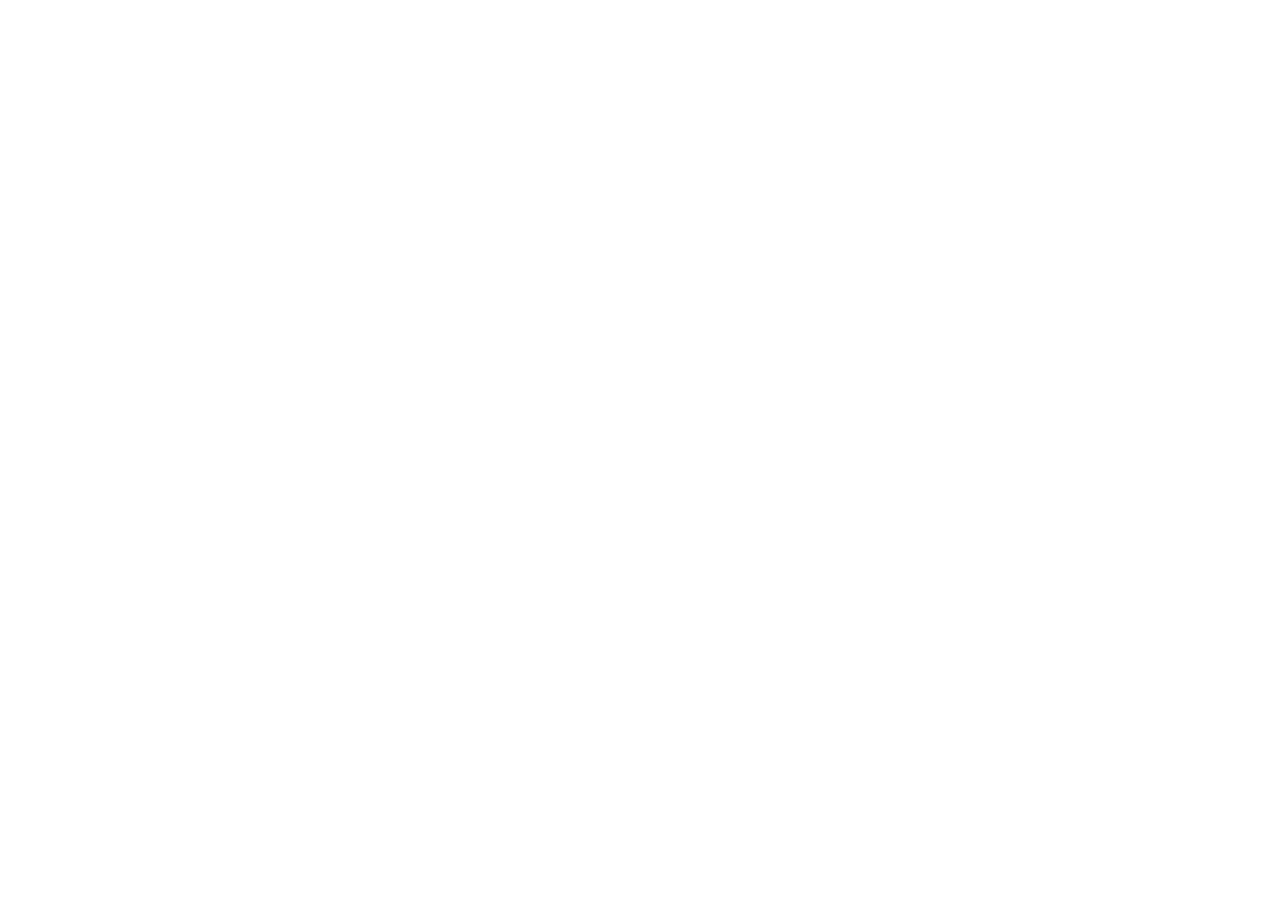
==== index.html @ 8dac8909 "first commit" ====
<!DOCTYPE html>
<html lang="fr">
<head>
    <meta charset="UTF-8">
    <meta name="viewport" content="width=device-width, initial-scale=1.0">
    <title>Kouman Marie Emmanuela-Portfolio Officiel</title>
</head>
<body>
    
</body>
</html>
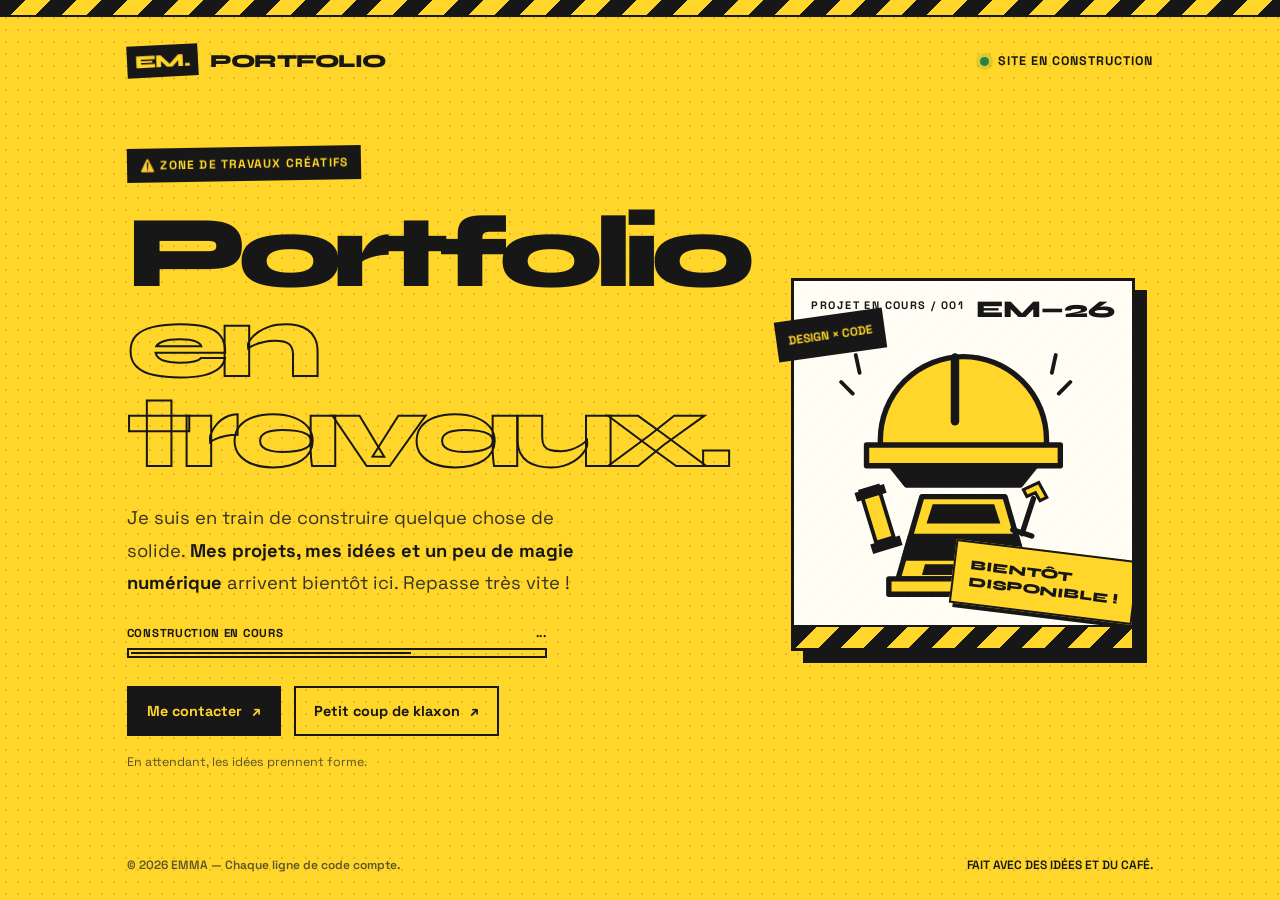
==== commit 146d71ec: "Mise à jour de la page d'accueil avec un nouveau design et des sections interactives pour le portfol" ====
--- a/index.html
+++ b/index.html
@@ -1,11 +1,133 @@
 <!DOCTYPE html>
 <html lang="fr">
 <head>
-    <meta charset="UTF-8">
-    <meta name="viewport" content="width=device-width, initial-scale=1.0">
-    <title>Kouman Marie Emmanuela-Portfolio Officiel</title>
+  <meta charset="UTF-8" />
+  <meta name="viewport" content="width=device-width, initial-scale=1.0" />
+  <meta name="theme-color" content="#ffd629" />
+  <title>Portfolio en travaux — Emma</title>
+  <link rel="preconnect" href="https://fonts.googleapis.com">
+  <link rel="preconnect" href="https://fonts.gstatic.com" crossorigin>
+  <link href="https://fonts.googleapis.com/css2?family=Space+Grotesk:wght@400;500;600;700&family=Syne:wght@600;700;800&display=swap" rel="stylesheet">
+  <style>
+    :root{--yellow:#ffd629;--black:#171717;--paper:#fffdf4;--muted:#6b675b}
+    *{box-sizing:border-box}
+    html{scroll-behavior:smooth}
+    body{margin:0;min-height:100vh;background:var(--yellow);color:var(--black);font-family:'Space Grotesk',sans-serif;overflow-x:hidden}
+    body::before{content:"";position:fixed;inset:0;pointer-events:none;opacity:.13;background-image:radial-gradient(#171717 .8px,transparent .8px);background-size:12px 12px;z-index:-1}
+    .tape{height:17px;background:repeating-linear-gradient(135deg,var(--black) 0 18px,var(--yellow) 18px 36px);border-bottom:2px solid var(--black)}
+    header{max-width:1180px;margin:auto;padding:28px 6%;display:flex;justify-content:space-between;align-items:center;gap:16px}
+    .brand{font-family:'Syne',sans-serif;font-weight:800;font-size:1.15rem;letter-spacing:-.04em}
+    .brand span{display:inline-block;background:var(--black);color:var(--yellow);padding:5px 8px;margin-right:7px;transform:rotate(-3deg)}
+    .status{display:flex;align-items:center;gap:9px;font-size:.78rem;font-weight:700;text-transform:uppercase;letter-spacing:.08em}
+    .dot{width:9px;height:9px;background:#24834a;border-radius:50%;box-shadow:0 0 0 4px #24834a22;animation:pulse 1.7s infinite}
+    main{max-width:1180px;margin:0 auto;padding:42px 6% 75px;display:grid;grid-template-columns:1.05fr .95fr;align-items:center;gap:45px;min-height:calc(100vh - 150px)}
+    .eyebrow{display:inline-flex;align-items:center;gap:9px;background:var(--black);color:var(--yellow);padding:9px 13px;font-size:.75rem;font-weight:700;text-transform:uppercase;letter-spacing:.1em;transform:rotate(-1deg)}
+    h1{font-family:'Syne',sans-serif;font-size:clamp(3.5rem,8vw,7.5rem);line-height:.88;letter-spacing:-.085em;margin:27px 0 24px;font-weight:800}
+    h1 .outline{color:transparent;-webkit-text-stroke:2px var(--black)}
+    .description{font-size:clamp(1rem,1.5vw,1.15rem);line-height:1.75;max-width:460px;color:#373326}
+    .description strong{color:var(--black)}
+    .actions{display:flex;align-items:center;gap:13px;flex-wrap:wrap;margin-top:28px}
+    .btn{display:inline-flex;align-items:center;justify-content:center;gap:10px;padding:14px 18px;border:2px solid var(--black);background:var(--black);color:var(--yellow);font:700 .9rem 'Space Grotesk',sans-serif;text-decoration:none;cursor:pointer;transition:transform .2s,box-shadow .2s}
+    .btn:hover{transform:translate(-3px,-3px);box-shadow:5px 5px 0 var(--black)}
+    .btn.secondary{background:transparent;color:var(--black)}
+    .fineprint{margin-top:18px;color:#5d542e;font-size:.78rem}
+    .scene{position:relative;min-height:440px;display:grid;place-items:center}
+    .scene-card{position:relative;width:min(100%,440px);aspect-ratio: .92;background:var(--paper);border:3px solid var(--black);box-shadow:12px 12px 0 var(--black);overflow:hidden;display:flex;align-items:center;justify-content:center}
+    .scene-card::before{content:"";position:absolute;inset:0;background:linear-gradient(135deg,transparent 49.5%,#1717170b 50%,transparent 50.5%);background-size:24px 24px}
+    .corner{position:absolute;top:17px;left:17px;font-size:.68rem;font-weight:700;letter-spacing:.13em;text-transform:uppercase;z-index:2}
+    .number{position:absolute;right:17px;top:14px;font-family:'Syne',sans-serif;font-size:1.5rem;font-weight:800;z-index:2}
+    .construction{width:82%;max-width:340px;position:relative;z-index:1;animation:float 4s ease-in-out infinite}
+    .beam{position:absolute;bottom:0;left:0;right:0;height:23px;background:repeating-linear-gradient(135deg,var(--black) 0 16px,var(--yellow) 16px 32px);border-top:2px solid var(--black)}
+    .sticker{position:absolute;right:-4px;bottom:34px;background:var(--yellow);border:2px solid var(--black);padding:13px 15px;font-family:'Syne',sans-serif;font-size:.85rem;font-weight:800;transform:rotate(7deg);box-shadow:4px 4px 0 var(--black);z-index:3}
+    .floating-tag{position:absolute;left:-15px;top:70px;padding:12px;background:var(--black);color:var(--yellow);font-weight:700;font-size:.75rem;transform:rotate(-8deg);z-index:4}
+    .progress-wrap{margin-top:27px;max-width:420px}
+    .progress-label{display:flex;justify-content:space-between;font-size:.72rem;font-weight:700;text-transform:uppercase;letter-spacing:.06em;margin-bottom:8px}
+    .progress{height:10px;border:2px solid var(--black);padding:2px}
+    .progress-fill{height:100%;width:68%;background:var(--black);animation:progress 2.4s ease-in-out infinite alternate}
+    footer{max-width:1180px;margin:auto;padding:0 6% 25px;display:flex;justify-content:space-between;gap:15px;flex-wrap:wrap;font-size:.75rem;font-weight:600;color:#5d542e}
+    .footer-mark{color:var(--black)}
+    @keyframes pulse{50%{opacity:.45;box-shadow:0 0 0 7px #24834a12}}
+    @keyframes float{0%,100%{transform:translateY(0) rotate(-1deg)}50%{transform:translateY(-9px) rotate(1deg)}}
+    @keyframes progress{from{width:58%}to{width:73%}}
+    @media(max-width:800px){main{grid-template-columns:1fr;gap:38px;padding-top:28px;min-height:auto}.copy{padding-top:15px}.scene{min-height:360px}.scene-card{max-width:370px}.floating-tag{left:0}h1{font-size:clamp(3.8rem,15vw,6.3rem)}footer{padding-top:15px}}
+    @media(max-width:430px){header{padding-top:22px}.status{font-size:.65rem}.scene{min-height:300px}.scene-card{width:90%;box-shadow:8px 8px 0 var(--black)}.sticker{right:-1px;font-size:.72rem}.description{font-size:.98rem}.btn{width:100%}.actions{align-items:stretch}}
+    @media(prefers-reduced-motion:reduce){*,*::before,*::after{animation:none!important;scroll-behavior:auto!important;transition:none!important}}
+  </style>
 </head>
 <body>
-    
+  <div class="tape" aria-hidden="true"></div>
+  <header>
+    <div class="brand"><span>EM.</span> PORTFOLIO</div>
+    <div class="status"><span class="dot"></span> Site en construction</div>
+  </header>
+
+  <main>
+    <section class="copy">
+      <div class="eyebrow">⚠️ Zone de travaux créatifs</div>
+      <h1>Portfolio<br><span class="outline">en travaux.</span></h1>
+      <p class="description">Je suis en train de construire quelque chose de solide. <strong>Mes projets, mes idées et un peu de magie numérique</strong> arrivent bientôt ici. Repasse très vite !</p>
+      <div class="progress-wrap" aria-label="Avancement décoratif du chantier">
+        <div class="progress-label"><span>Construction en cours</span><span>...</span></div>
+        <div class="progress"><div class="progress-fill"></div></div>
+      </div>
+      <div class="actions">
+        <a class="btn" href="mailto:hello@example.com" id="contactBtn">Me contacter <span aria-hidden="true">↗</span></a>
+        <button class="btn secondary" id="surpriseBtn" type="button">Petit coup de klaxon <span aria-hidden="true">↗</span></button>
+      </div>
+      <p class="fineprint" id="message" aria-live="polite">En attendant, les idées prennent forme.</p>
+    </section>
+
+    <section class="scene" aria-label="Illustration de chantier">
+      <div class="floating-tag">DESIGN × CODE</div>
+      <div class="scene-card">
+        <div class="corner">Projet en cours / 001</div>
+        <div class="number">EM—26</div>
+        <svg class="construction" viewBox="0 0 360 370" role="img" aria-labelledby="svgTitle svgDesc" xmlns="http://www.w3.org/2000/svg">
+          <title id="svgTitle">Casque de chantier et outils</title><desc id="svgDesc">Illustration graphique jaune et noire représentant un casque de chantier au-dessus d'un cône de signalisation.</desc>
+          <g stroke="#171717" stroke-width="7" stroke-linejoin="round" stroke-linecap="round">
+            <path d="M72 153a108 108 0 0 1 216 0v22H72z" fill="#ffd629"/>
+            <path d="M169 46v83" fill="none" stroke-width="11"/>
+            <path d="M54 160h252v27H54z" fill="#ffd629"/>
+            <path d="M86 187h188l-20 25H106z" fill="#171717"/>
+            <path d="M126 227h108l31 107H95z" fill="#ffd629"/>
+            <path d="M111 279h138l8 28H103z" fill="#171717"/>
+            <path d="M83 334h194v20H83z" fill="#ffd629"/>
+          </g>
+          <g fill="#171717"><path d="M140 237h80l8 25h-96z"/><path d="M130 315h100l4 14H126z"/></g>
+          <g stroke="#171717" stroke-width="5" stroke-linecap="round" fill="none"><path d="M36 93l-15-15M45 66l-5-23M304 93l15-15M295 66l5-23"/></g>
+          <g transform="translate(258 218) rotate(18)"><path d="M0 0l16-15 16 15-7 7-9-8-9 8z" fill="#ffd629" stroke="#171717" stroke-width="4"/><path d="M16 7v48" stroke="#171717" stroke-width="7" stroke-linecap="round"/><path d="M3 54h26" stroke="#171717" stroke-width="7" stroke-linecap="round"/></g>
+          <g transform="translate(46 220) rotate(-17)"><path d="M0 0h24v70H0z" fill="#ffd629" stroke="#171717" stroke-width="5"/><path d="M-8 0h40v12H-8z" fill="#171717"/><path d="M-8 70h40v13H-8z" fill="#171717"/></g>
+        </svg>
+        <div class="sticker">BIENTÔT<br>DISPONIBLE !</div>
+        <div class="beam" aria-hidden="true"></div>
+      </div>
+    </section>
+  </main>
+
+  <footer><span>© <span id="year"></span> EMMA — Chaque ligne de code compte.</span><span class="footer-mark">FAIT AVEC DES IDÉES ET DU CAFÉ.</span></footer>
+  <script>
+    const year = document.querySelector('#year');
+    const message = document.querySelector('#message');
+    const surpriseBtn = document.querySelector('#surpriseBtn');
+    const contactBtn = document.querySelector('#contactBtn');
+    year.textContent = new Date().getFullYear();
+
+    // Remplace cette adresse par ton adresse e-mail professionnelle.
+    contactBtn.href = 'mailto:tonadresse@email.com?subject=Contact%20depuis%20ton%20portfolio';
+
+    const messages = [
+      'BIP BIP ! Les travaux avancent, repasse bientôt.',
+      'Un peu de code, beaucoup d’idées : ça prend forme !',
+      'Casque sur la tête, clavier sous les doigts. On construit !',
+      'Le chantier est ouvert. Le résultat arrive bientôt.'
+    ];
+    let messageIndex = 0;
+    surpriseBtn.addEventListener('click', () => {
+      messageIndex = (messageIndex + 1) % messages.length;
+      message.textContent = messages[messageIndex];
+      surpriseBtn.querySelector('span').textContent = '✓';
+      window.setTimeout(() => { surpriseBtn.querySelector('span').textContent = '↗'; }, 650);
+    });
+  </script>
 </body>
-</html>+</html>
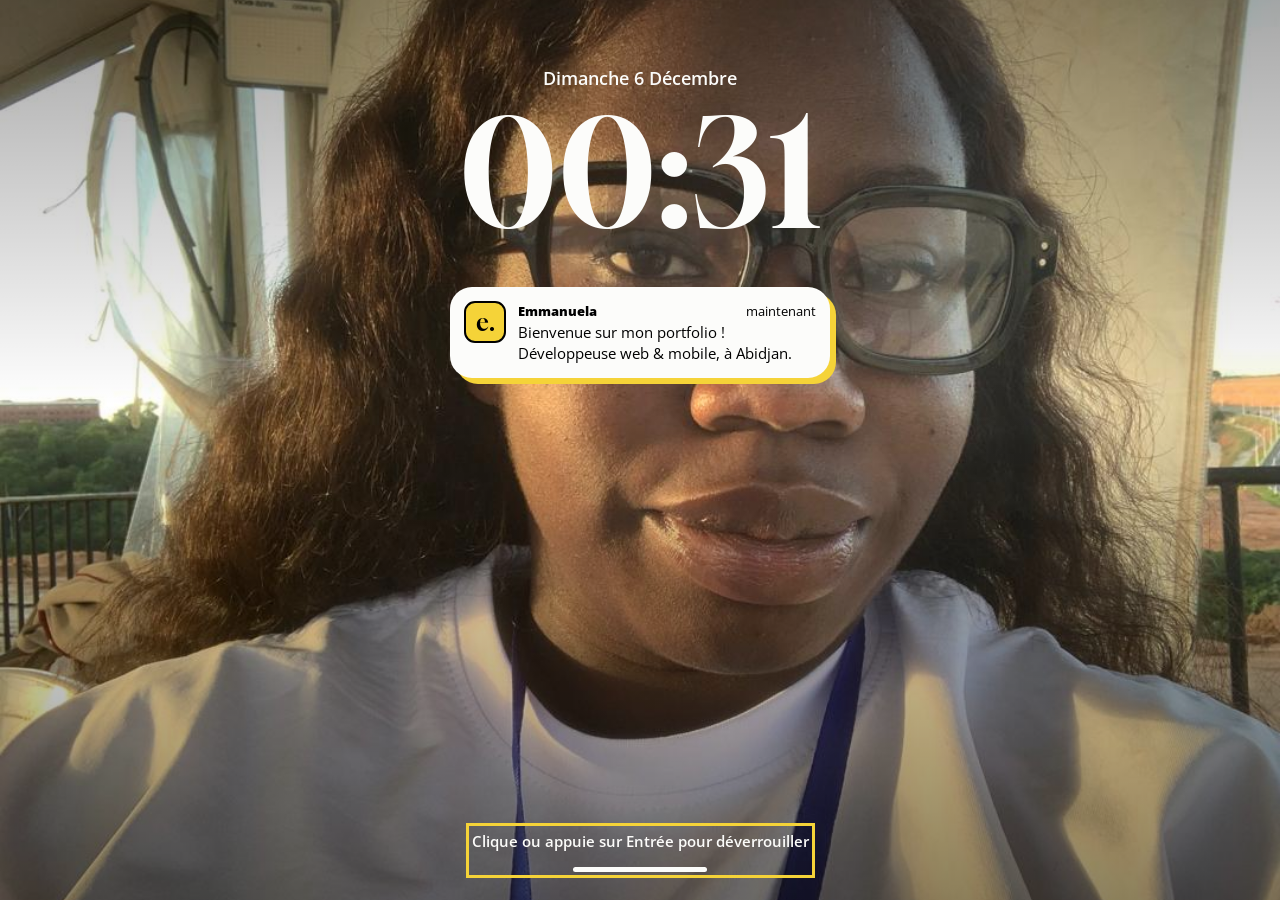
==== commit abf37707: "Add new SVG file for hourglass symbol" ====
--- a/index.html
+++ b/index.html
@@ -1,133 +1,345 @@
 <!DOCTYPE html>
 <html lang="fr">
 <head>
-  <meta charset="UTF-8" />
-  <meta name="viewport" content="width=device-width, initial-scale=1.0" />
-  <meta name="theme-color" content="#ffd629" />
-  <title>Portfolio en travaux — Emma</title>
+  <meta charset="utf-8">
+  <meta name="viewport" content="width=device-width, initial-scale=1, viewport-fit=cover">
+  <title>Emmanuela — Développeuse web &amp; mobile</title>
+  <meta name="description" content="Portfolio d’Emmanuela, développeuse web et mobile basée à Abidjan.">
+  <meta name="theme-color" content="#F5D338">
+  <link rel="icon" href="symbole-sablier.svg" type="image/svg+xml">
   <link rel="preconnect" href="https://fonts.googleapis.com">
   <link rel="preconnect" href="https://fonts.gstatic.com" crossorigin>
-  <link href="https://fonts.googleapis.com/css2?family=Space+Grotesk:wght@400;500;600;700&family=Syne:wght@600;700;800&display=swap" rel="stylesheet">
-  <style>
-    :root{--yellow:#ffd629;--black:#171717;--paper:#fffdf4;--muted:#6b675b}
-    *{box-sizing:border-box}
-    html{scroll-behavior:smooth}
-    body{margin:0;min-height:100vh;background:var(--yellow);color:var(--black);font-family:'Space Grotesk',sans-serif;overflow-x:hidden}
-    body::before{content:"";position:fixed;inset:0;pointer-events:none;opacity:.13;background-image:radial-gradient(#171717 .8px,transparent .8px);background-size:12px 12px;z-index:-1}
-    .tape{height:17px;background:repeating-linear-gradient(135deg,var(--black) 0 18px,var(--yellow) 18px 36px);border-bottom:2px solid var(--black)}
-    header{max-width:1180px;margin:auto;padding:28px 6%;display:flex;justify-content:space-between;align-items:center;gap:16px}
-    .brand{font-family:'Syne',sans-serif;font-weight:800;font-size:1.15rem;letter-spacing:-.04em}
-    .brand span{display:inline-block;background:var(--black);color:var(--yellow);padding:5px 8px;margin-right:7px;transform:rotate(-3deg)}
-    .status{display:flex;align-items:center;gap:9px;font-size:.78rem;font-weight:700;text-transform:uppercase;letter-spacing:.08em}
-    .dot{width:9px;height:9px;background:#24834a;border-radius:50%;box-shadow:0 0 0 4px #24834a22;animation:pulse 1.7s infinite}
-    main{max-width:1180px;margin:0 auto;padding:42px 6% 75px;display:grid;grid-template-columns:1.05fr .95fr;align-items:center;gap:45px;min-height:calc(100vh - 150px)}
-    .eyebrow{display:inline-flex;align-items:center;gap:9px;background:var(--black);color:var(--yellow);padding:9px 13px;font-size:.75rem;font-weight:700;text-transform:uppercase;letter-spacing:.1em;transform:rotate(-1deg)}
-    h1{font-family:'Syne',sans-serif;font-size:clamp(3.5rem,8vw,7.5rem);line-height:.88;letter-spacing:-.085em;margin:27px 0 24px;font-weight:800}
-    h1 .outline{color:transparent;-webkit-text-stroke:2px var(--black)}
-    .description{font-size:clamp(1rem,1.5vw,1.15rem);line-height:1.75;max-width:460px;color:#373326}
-    .description strong{color:var(--black)}
-    .actions{display:flex;align-items:center;gap:13px;flex-wrap:wrap;margin-top:28px}
-    .btn{display:inline-flex;align-items:center;justify-content:center;gap:10px;padding:14px 18px;border:2px solid var(--black);background:var(--black);color:var(--yellow);font:700 .9rem 'Space Grotesk',sans-serif;text-decoration:none;cursor:pointer;transition:transform .2s,box-shadow .2s}
-    .btn:hover{transform:translate(-3px,-3px);box-shadow:5px 5px 0 var(--black)}
-    .btn.secondary{background:transparent;color:var(--black)}
-    .fineprint{margin-top:18px;color:#5d542e;font-size:.78rem}
-    .scene{position:relative;min-height:440px;display:grid;place-items:center}
-    .scene-card{position:relative;width:min(100%,440px);aspect-ratio: .92;background:var(--paper);border:3px solid var(--black);box-shadow:12px 12px 0 var(--black);overflow:hidden;display:flex;align-items:center;justify-content:center}
-    .scene-card::before{content:"";position:absolute;inset:0;background:linear-gradient(135deg,transparent 49.5%,#1717170b 50%,transparent 50.5%);background-size:24px 24px}
-    .corner{position:absolute;top:17px;left:17px;font-size:.68rem;font-weight:700;letter-spacing:.13em;text-transform:uppercase;z-index:2}
-    .number{position:absolute;right:17px;top:14px;font-family:'Syne',sans-serif;font-size:1.5rem;font-weight:800;z-index:2}
-    .construction{width:82%;max-width:340px;position:relative;z-index:1;animation:float 4s ease-in-out infinite}
-    .beam{position:absolute;bottom:0;left:0;right:0;height:23px;background:repeating-linear-gradient(135deg,var(--black) 0 16px,var(--yellow) 16px 32px);border-top:2px solid var(--black)}
-    .sticker{position:absolute;right:-4px;bottom:34px;background:var(--yellow);border:2px solid var(--black);padding:13px 15px;font-family:'Syne',sans-serif;font-size:.85rem;font-weight:800;transform:rotate(7deg);box-shadow:4px 4px 0 var(--black);z-index:3}
-    .floating-tag{position:absolute;left:-15px;top:70px;padding:12px;background:var(--black);color:var(--yellow);font-weight:700;font-size:.75rem;transform:rotate(-8deg);z-index:4}
-    .progress-wrap{margin-top:27px;max-width:420px}
-    .progress-label{display:flex;justify-content:space-between;font-size:.72rem;font-weight:700;text-transform:uppercase;letter-spacing:.06em;margin-bottom:8px}
-    .progress{height:10px;border:2px solid var(--black);padding:2px}
-    .progress-fill{height:100%;width:68%;background:var(--black);animation:progress 2.4s ease-in-out infinite alternate}
-    footer{max-width:1180px;margin:auto;padding:0 6% 25px;display:flex;justify-content:space-between;gap:15px;flex-wrap:wrap;font-size:.75rem;font-weight:600;color:#5d542e}
-    .footer-mark{color:var(--black)}
-    @keyframes pulse{50%{opacity:.45;box-shadow:0 0 0 7px #24834a12}}
-    @keyframes float{0%,100%{transform:translateY(0) rotate(-1deg)}50%{transform:translateY(-9px) rotate(1deg)}}
-    @keyframes progress{from{width:58%}to{width:73%}}
-    @media(max-width:800px){main{grid-template-columns:1fr;gap:38px;padding-top:28px;min-height:auto}.copy{padding-top:15px}.scene{min-height:360px}.scene-card{max-width:370px}.floating-tag{left:0}h1{font-size:clamp(3.8rem,15vw,6.3rem)}footer{padding-top:15px}}
-    @media(max-width:430px){header{padding-top:22px}.status{font-size:.65rem}.scene{min-height:300px}.scene-card{width:90%;box-shadow:8px 8px 0 var(--black)}.sticker{right:-1px;font-size:.72rem}.description{font-size:.98rem}.btn{width:100%}.actions{align-items:stretch}}
-    @media(prefers-reduced-motion:reduce){*,*::before,*::after{animation:none!important;scroll-behavior:auto!important;transition:none!important}}
-  </style>
+  <link href="https://fonts.googleapis.com/css2?family=Gloock&family=Open+Sans:wght@400;600;700;800&display=swap" rel="stylesheet">
+  <link rel="stylesheet" href="styles.css">
 </head>
 <body>
-  <div class="tape" aria-hidden="true"></div>
-  <header>
-    <div class="brand"><span>EM.</span> PORTFOLIO</div>
-    <div class="status"><span class="dot"></span> Site en construction</div>
-  </header>
-
-  <main>
-    <section class="copy">
-      <div class="eyebrow">⚠️ Zone de travaux créatifs</div>
-      <h1>Portfolio<br><span class="outline">en travaux.</span></h1>
-      <p class="description">Je suis en train de construire quelque chose de solide. <strong>Mes projets, mes idées et un peu de magie numérique</strong> arrivent bientôt ici. Repasse très vite !</p>
-      <div class="progress-wrap" aria-label="Avancement décoratif du chantier">
-        <div class="progress-label"><span>Construction en cours</span><span>...</span></div>
-        <div class="progress"><div class="progress-fill"></div></div>
+
+  <!-- ===== Symboles réutilisables ===== -->
+  <svg width="0" height="0" style="position:absolute" aria-hidden="true" focusable="false">
+    <symbol id="i-mark" viewBox="0 0 509 1095">
+      <circle cx="254.7" cy="497.2" r="121.3" style="fill: var(--dot)"/>
+      <path d="M210 610 L199 632 L177 664 L145 700 L89 757 L69 779 L43 813 L32 831 L20 856 L11 886 L9 907 L8 908 L8 935 L9 936 L11 958 L15 974 L20 989 L29 1008 L46 1033 L69 1055 L85 1066 L98 1073 L125 1083 L147 1088 L161 1089 L162 1090 L193 1091 L194 1090 L210 1089 L224 1085 L241 1076 L241 964 L227 969 L212 972 L178 973 L149 967 L134 961 L116 950 L93 927 L86 916 L81 905 L75 881 L75 869 L74 868 L75 850 L79 831 L86 812 L96 793 L108 775 L128 750 L182 689 L201 664 L217 638 L227 616 L216 612 L213 612Z M505 635 L504 628 L499 615 L485 590 L465 563 L448 546 L470 523 L485 502 L499 477 L504 464 L505 457 L476 480 L434 505 L393 525 L371 534 L345 543 L331 546 L345 549 L366 556 L402 571 L434 587 L476 612Z M4 457 L8 472 L24 502 L39 523 L61 546 L39 569 L24 590 L10 615 L4 635 L33 612 L57 597 L105 572 L143 556 L148 555 L143 546 L139 534 L103 519 L57 495 L33 480Z M318 4 L317 5 L306 5 L305 6 L295 7 L276 14 L268 19 L268 131 L291 124 L297 124 L305 122 L329 122 L330 123 L344 124 L356 127 L370 132 L384 139 L397 148 L412 163 L423 179 L428 190 L432 203 L433 213 L434 214 L434 225 L435 226 L434 246 L431 261 L426 276 L416 297 L391 333 L326 407 L312 425 L298 446 L289 462 L289 464 L281 480 L274 502 L274 506 L271 516 L270 530 L269 531 L269 563 L270 564 L272 584 L276 600 L279 606 L282 617 L291 636 L300 652 L327 689 L381 750 L401 775 L413 793 L423 812 L430 831 L434 850 L434 862 L435 863 L434 881 L431 896 L424 914 L412 932 L397 947 L386 955 L375 961 L360 967 L331 973 L304 973 L303 972 L297 972 L282 969 L268 964 L268 1076 L285 1085 L299 1089 L315 1090 L316 1091 L331 1091 L332 1090 L355 1089 L381 1084 L411 1073 L439 1056 L463 1033 L480 1008 L489 989 L494 974 L498 958 L500 937 L501 936 L501 907 L500 906 L498 886 L494 870 L491 864 L488 853 L480 836 L464 810 L440 779 L421 758 L350 685 L321 649 L307 627 L300 613 L297 603 L293 595 L287 568 L286 537 L287 536 L287 527 L288 526 L289 515 L298 487 L309 465 L330 434 L350 410 L422 336 L440 316 L457 295 L476 266 L488 242 L494 225 L498 209 L500 189 L501 188 L501 159 L500 158 L498 137 L494 121 L485 97 L472 74 L463 62 L446 45 L422 28 L406 20 L387 13 L362 7 L355 7 L346 5Z M191 4 L163 5 L162 6 L147 7 L122 13 L103 20 L87 28 L63 45 L46 62 L35 77 L25 95 L15 121 L11 137 L9 159 L8 160 L8 187 L9 188 L11 209 L15 225 L29 259 L39 276 L52 295 L77 325 L164 416 L178 403 L178 401 L122 338 L108 320 L96 302 L86 283 L79 264 L75 245 L74 227 L75 226 L75 214 L76 213 L77 203 L81 190 L86 181 L86 179 L97 163 L112 148 L125 139 L139 132 L153 127 L165 124 L179 123 L180 122 L204 122 L205 123 L218 124 L241 131 L241 19 L233 14 L214 7 L204 6 L203 5 L192 5Z" fill="currentColor" fill-rule="evenodd"/>
+    </symbol>
+    <symbol id="i-sparkle" viewBox="0 0 40 40">
+      <path d="M20 0C22 14 26 18 40 20C26 22 22 26 20 40C18 26 14 22 0 20C14 18 18 14 20 0Z" fill="currentColor"/>
+    </symbol>
+    <symbol id="i-notes" viewBox="0 0 24 24">
+      <path d="M5 8h14M5 12h14M5 16h9" fill="none" stroke="#000000" stroke-width="2.2" stroke-linecap="round"/>
+    </symbol>
+    <symbol id="i-sweets" viewBox="0 0 24 24">
+      <circle cx="7" cy="15" r="4.2" fill="#F5D338"/>
+      <circle cx="17" cy="15" r="4.2" fill="#FCFCFA"/>
+      <circle cx="12" cy="7.5" r="4.2" fill="#F5D338"/>
+    </symbol>
+    <symbol id="i-mail" viewBox="0 0 24 24">
+      <rect x="3" y="5" width="18" height="14" rx="2" fill="none" stroke="#000000" stroke-width="2"/>
+      <path d="M3 7l9 6 9-6" fill="none" stroke="#000000" stroke-width="2"/>
+    </symbol>
+    <symbol id="i-x" viewBox="0 0 10 10"><path d="M2 2l6 6M8 2L2 8" stroke="currentColor" stroke-width="1.6" stroke-linecap="round"/></symbol>
+    <symbol id="i-min" viewBox="0 0 10 10"><path d="M2 5h6" stroke="currentColor" stroke-width="1.6" stroke-linecap="round"/></symbol>
+    <symbol id="i-max" viewBox="0 0 10 10"><path d="M2.5 2.5h5v5h-5z" fill="none" stroke="currentColor" stroke-width="1.4"/></symbol>
+  </svg>
+
+  <!-- ===================== ÉCRAN DE VERROUILLAGE ===================== -->
+  <div class="lock" id="lock" role="dialog" aria-modal="true" aria-label="Écran de verrouillage">
+    <svg class="lock__mark" aria-hidden="true"><use href="#i-mark"/></svg>
+    <p class="lock__date" data-date></p>
+    <p class="lock__time" data-time></p>
+
+    <div class="notif">
+      <span class="tile tile--yellow" aria-hidden="true"><span class="tile__text">e.</span></span>
+      <div>
+        <p class="notif__head"><strong>Emmanuela</strong><span>maintenant</span></p>
+        <p class="notif__text">Bienvenue sur mon portfolio ! Développeuse web &amp; mobile, à Abidjan.</p>
       </div>
-      <div class="actions">
-        <a class="btn" href="mailto:hello@example.com" id="contactBtn">Me contacter <span aria-hidden="true">↗</span></a>
-        <button class="btn secondary" id="surpriseBtn" type="button">Petit coup de klaxon <span aria-hidden="true">↗</span></button>
+    </div>
+
+    <button class="lock__hint" id="unlock" type="button">
+      <span class="only-touch">Glisse vers le haut pour déverrouiller</span>
+      <span class="only-desk">Clique ou appuie sur Entrée pour déverrouiller</span>
+    </button>
+  </div>
+
+  <!-- ===================== SYSTÈME ===================== -->
+  <div class="os" id="os">
+
+    <!-- Fond d'écran -->
+    <div class="wallpaper" aria-hidden="true">
+      <div class="wallpaper__pattern" id="pattern"></div>
+      <svg class="sparkle" style="left: 14%; top: 22%; width: 44px; height: 44px"><use href="#i-sparkle"/></svg>
+      <svg class="sparkle sparkle--white" style="right: 16%; top: 30%; width: 60px; height: 60px"><use href="#i-sparkle"/></svg>
+      <svg class="sparkle" style="right: 26%; bottom: 30%; width: 26px; height: 26px"><use href="#i-sparkle"/></svg>
+      <svg class="wallpaper__mark"><use href="#i-mark"/></svg>
+    </div>
+
+    <!-- Barre de menu -->
+    <header class="menubar">
+      <a class="menubar__logo" id="logo" href="#" aria-label="Emmanuela, retour au bureau">
+        <img src="images/logo emma.png" alt="">
+        <span class="logo-fallback" aria-hidden="true">e<span></span></span>
+      </a>
+      <span class="menubar__app" id="active-app">Bureau</span>
+      <nav class="menubar__menu" aria-label="Menu">
+        <button type="button" data-open="apropos">À propos</button>
+        <button type="button" data-open="projets">Projets</button>
+        <button type="button" data-open="contact">Contact</button>
+      </nav>
+      <div class="menubar__right">
+        <span class="clock-long" data-clock-long></span>
+        <span class="clock-short" data-clock-short></span>
+        <svg viewBox="0 0 24 12" aria-hidden="true"><rect x="1" y="1" width="19" height="10" rx="3" fill="none" stroke="#000000" stroke-width="1.5"/><rect x="3" y="3" width="13" height="6" rx="1.5" fill="#000000"/><rect x="21" y="4" width="2" height="4" rx="1" fill="#000000"/></svg>
       </div>
-      <p class="fineprint" id="message" aria-live="polite">En attendant, les idées prennent forme.</p>
-    </section>
-
-    <section class="scene" aria-label="Illustration de chantier">
-      <div class="floating-tag">DESIGN × CODE</div>
-      <div class="scene-card">
-        <div class="corner">Projet en cours / 001</div>
-        <div class="number">EM—26</div>
-        <svg class="construction" viewBox="0 0 360 370" role="img" aria-labelledby="svgTitle svgDesc" xmlns="http://www.w3.org/2000/svg">
-          <title id="svgTitle">Casque de chantier et outils</title><desc id="svgDesc">Illustration graphique jaune et noire représentant un casque de chantier au-dessus d'un cône de signalisation.</desc>
-          <g stroke="#171717" stroke-width="7" stroke-linejoin="round" stroke-linecap="round">
-            <path d="M72 153a108 108 0 0 1 216 0v22H72z" fill="#ffd629"/>
-            <path d="M169 46v83" fill="none" stroke-width="11"/>
-            <path d="M54 160h252v27H54z" fill="#ffd629"/>
-            <path d="M86 187h188l-20 25H106z" fill="#171717"/>
-            <path d="M126 227h108l31 107H95z" fill="#ffd629"/>
-            <path d="M111 279h138l8 28H103z" fill="#171717"/>
-            <path d="M83 334h194v20H83z" fill="#ffd629"/>
-          </g>
-          <g fill="#171717"><path d="M140 237h80l8 25h-96z"/><path d="M130 315h100l4 14H126z"/></g>
-          <g stroke="#171717" stroke-width="5" stroke-linecap="round" fill="none"><path d="M36 93l-15-15M45 66l-5-23M304 93l15-15M295 66l5-23"/></g>
-          <g transform="translate(258 218) rotate(18)"><path d="M0 0l16-15 16 15-7 7-9-8-9 8z" fill="#ffd629" stroke="#171717" stroke-width="4"/><path d="M16 7v48" stroke="#171717" stroke-width="7" stroke-linecap="round"/><path d="M3 54h26" stroke="#171717" stroke-width="7" stroke-linecap="round"/></g>
-          <g transform="translate(46 220) rotate(-17)"><path d="M0 0h24v70H0z" fill="#ffd629" stroke="#171717" stroke-width="5"/><path d="M-8 0h40v12H-8z" fill="#171717"/><path d="M-8 70h40v13H-8z" fill="#171717"/></g>
-        </svg>
-        <div class="sticker">BIENTÔT<br>DISPONIBLE !</div>
-        <div class="beam" aria-hidden="true"></div>
+    </header>
+
+    <main class="desktop" id="desktop">
+      <h1 class="sr-only">Portfolio d’Emmanuela, développeuse web et mobile</h1>
+
+      <!-- Légende du fond d'écran -->
+      <div class="wallpaper__caption" aria-hidden="true">
+        <div class="wallpaper__tags">
+          <span class="oval tilt-l">Emmanuela</span>
+          <span class="oval tilt-r">Développeuse web &amp; mobile</span>
+        </div>
+        <p class="wallpaper__hint"></p>
       </div>
-    </section>
-  </main>
-
-  <footer><span>© <span id="year"></span> EMMA — Chaque ligne de code compte.</span><span class="footer-mark">FAIT AVEC DES IDÉES ET DU CAFÉ.</span></footer>
-  <script>
-    const year = document.querySelector('#year');
-    const message = document.querySelector('#message');
-    const surpriseBtn = document.querySelector('#surpriseBtn');
-    const contactBtn = document.querySelector('#contactBtn');
-    year.textContent = new Date().getFullYear();
-
-    // Remplace cette adresse par ton adresse e-mail professionnelle.
-    contactBtn.href = 'mailto:tonadresse@email.com?subject=Contact%20depuis%20ton%20portfolio';
-
-    const messages = [
-      'BIP BIP ! Les travaux avancent, repasse bientôt.',
-      'Un peu de code, beaucoup d’idées : ça prend forme !',
-      'Casque sur la tête, clavier sous les doigts. On construit !',
-      'Le chantier est ouvert. Le résultat arrive bientôt.'
-    ];
-    let messageIndex = 0;
-    surpriseBtn.addEventListener('click', () => {
-      messageIndex = (messageIndex + 1) % messages.length;
-      message.textContent = messages[messageIndex];
-      surpriseBtn.querySelector('span').textContent = '✓';
-      window.setTimeout(() => { surpriseBtn.querySelector('span').textContent = '↗'; }, 650);
-    });
-  </script>
+
+      <!-- Icônes du bureau / écran d'accueil -->
+      <div class="icons" role="list">
+        <button class="icon" type="button" data-open="apropos" role="listitem">
+          <span class="tile tile--notes" aria-hidden="true"><svg><use href="#i-notes"/></svg></span>
+          <span class="icon__label">À propos</span>
+        </button>
+        <button class="icon" type="button" data-open="projets" role="listitem">
+          <span class="tile tile--yellow" aria-hidden="true"><span class="tile__text">{ }</span></span>
+          <span class="icon__label">Projets</span>
+        </button>
+        <button class="icon" type="button" data-open="delices" role="listitem">
+          <span class="tile tile--black" aria-hidden="true"><svg><use href="#i-sweets"/></svg></span>
+          <span class="icon__label">Les Délices des 3A</span>
+        </button>
+        <button class="icon" type="button" data-open="contact" role="listitem">
+          <span class="tile tile--white" aria-hidden="true"><svg><use href="#i-mail"/></svg></span>
+          <span class="icon__label">Contact</span>
+        </button>
+        <button class="icon" type="button" data-open="terminal" role="listitem">
+          <span class="tile tile--black" aria-hidden="true"><span class="tile__mono">&gt;_</span></span>
+          <span class="icon__label">Terminal</span>
+        </button>
+        <!-- Mets ton CV dans le dossier sous le nom cv.pdf -->
+        <a class="icon" href="cv.pdf" download role="listitem">
+          <span class="tile tile--white" aria-hidden="true"><span class="tile__text">CV</span></span>
+          <span class="icon__label">CV.pdf</span>
+        </a>
+      </div>
+
+      <!-- =============== FENÊTRE : À PROPOS =============== -->
+      <section class="window" id="win-apropos" data-title="À propos" data-x="150" data-y="24" style="--w: 680px; --h: 560px" role="dialog" aria-labelledby="t-apropos" hidden>
+        <div class="window__bar" data-drag>
+          <div class="lights">
+            <button class="light light--close" type="button" data-action="close" aria-label="Fermer"><svg><use href="#i-x"/></svg></button>
+            <button class="light light--min" type="button" data-action="min" aria-label="Réduire"><svg><use href="#i-min"/></svg></button>
+            <button class="light light--max" type="button" data-action="max" aria-label="Agrandir"><svg><use href="#i-max"/></svg></button>
+          </div>
+          <button class="window__back" type="button" data-action="close">‹ Accueil</button>
+          <h2 class="window__title" id="t-apropos">À propos</h2>
+        </div>
+        <div class="window__body notes" tabindex="-1">
+          <nav class="notes__side" aria-label="Notes">
+            <p>NOTES</p>
+            <button class="notes__link is-active" type="button" data-note="note-bonjour">Bonjour !</button>
+            <button class="notes__link" type="button" data-note="note-competences">Compétences</button>
+            <button class="notes__link" type="button" data-note="note-parcours">Parcours</button>
+            <button class="notes__link" type="button" data-note="note-business">Côté business</button>
+          </nav>
+          <div class="notes__page">
+            <section id="note-bonjour">
+              <figure class="polaroid" style="margin-top: 4px">
+                <span class="tape" aria-hidden="true"></span>
+                <div class="polaroid__photo">
+                  <img src="images/lock.jpg" alt="">
+                </div>
+                <figcaption class="polaroid__name">Emmanuela</figcaption>
+              </figure>
+              <h3>Salut !</h3>
+              <p>Moi c’est <span class="mark">Emmanuela</span>, <span class="mark">développeuse web et mobile</span> basée à Abidjan et étudiante à l’IFRAN.</p>
+              <p>Mon terrain de jeu : transformer une idée en <span class="mark">expérience aboutie</span>. Le code fait fonctionner le projet, le petit détail en plus le rend mémorable. C’est ce point jaune que je cherche partout.</p>
+            </section>
+
+            <section id="note-competences">
+              <h3>Compétences</h3>
+              <div class="chips">
+                <span class="chip chip--yellow">[HTML/CSS]</span>
+                <span class="chip chip--black">[Laravel]</span>
+                <span class="chip">[JavaScript]</span>
+                <span class="chip chip--yellow">[PHP]</span>
+                <span class="chip chip--black">[Figma]</span>
+              </div>
+              <p style="margin-top: 14px">Développement web, développement mobile et design d’interface.</p>
+            </section>
+
+            <section id="note-parcours">
+              <h3>Parcours</h3>
+              <div class="timeline">
+                <div>
+                  <p class="timeline__date">[2024] – aujourd’hui</p>
+                  <p class="timeline__role">Étudiante en développement web &amp; mobile</p>
+                  <p>IFRAN, Abidjan</p>
+                </div>
+                <div>
+                  <p class="timeline__date">[2026] – aujourd’hui</p>
+                  <p class="timeline__role">Cofondatrice</p>
+                  <p>Les Délices des 3A</p>
+                </div>
+                <div>
+                  <p class="timeline__date">[2021] - [2024]</p>
+                  <p class="timeline__role">Baccalauréat A2</p>
+                  <p>Lycée Classique D'Abidjan</p>
+                </div>
+              </div>
+            </section>
+
+            <section id="note-business">
+              <h3>Côté business</h3>
+              <p>Entrepreneure dans l’âme, je suis également <span class="mark">cofondatrice de Les Délices des 3A</span>, une pâtisserie en ligne spécialisée en mignardises.</p>
+              <p style="margin-top: 18px"><button class="btn btn--black" type="button" data-open="delices">Ouvrir l’app Les Délices des 3A</button></p>
+            </section>
+          </div>
+        </div>
+      </section>
+
+      <!-- =============== FENÊTRE : PROJETS =============== -->
+      <section class="window" id="win-projets" data-title="Projets" data-x="240" data-y="44" style="--w: 780px; --h: 580px" role="dialog" aria-labelledby="t-projets" hidden>
+        <div class="window__bar" data-drag>
+          <div class="lights">
+            <button class="light light--close" type="button" data-action="close" aria-label="Fermer"><svg><use href="#i-x"/></svg></button>
+            <button class="light light--min" type="button" data-action="min" aria-label="Réduire"><svg><use href="#i-min"/></svg></button>
+            <button class="light light--max" type="button" data-action="max" aria-label="Agrandir"><svg><use href="#i-max"/></svg></button>
+          </div>
+          <button class="window__back" type="button" data-action="close">‹ Accueil</button>
+          <h2 class="window__title" id="t-projets">Projets</h2>
+        </div>
+        <div class="window__body" tabindex="-1">
+          <div class="photos" id="photos"><!-- rempli par script.js --></div>
+        </div>
+      </section>
+
+      <!-- =============== FENÊTRE : LES DÉLICES DES 3A =============== -->
+      <section class="window" id="win-delices" data-title="Les Délices des 3A" data-x="360" data-y="64" style="--w: 500px; --h: 560px" role="dialog" aria-labelledby="t-delices" hidden>
+        <div class="window__bar" data-drag>
+          <div class="lights">
+            <button class="light light--close" type="button" data-action="close" aria-label="Fermer"><svg><use href="#i-x"/></svg></button>
+            <button class="light light--min" type="button" data-action="min" aria-label="Réduire"><svg><use href="#i-min"/></svg></button>
+            <button class="light light--max" type="button" data-action="max" aria-label="Agrandir"><svg><use href="#i-max"/></svg></button>
+          </div>
+          <button class="window__back" type="button" data-action="close">‹ Accueil</button>
+          <h2 class="window__title" id="t-delices">Les Délices des 3A</h2>
+        </div>
+        <div class="window__body" tabindex="-1">
+          <div class="biz">
+            <span class="oval tilt-l">Côté business</span>
+            <h3>Entrepreneure dans l’âme</h3>
+            <p>Je suis également cofondatrice de <span class="mark" style="background: var(--white)">Les Délices des 3A</span>, une pâtisserie en ligne spécialisée en mignardises.</p>
+            <div class="biz__card">
+              <span class="biz__badge">Cofondatrice</span>
+              <div class="biz__dots" aria-hidden="true">
+                <span style="background: #F5D338"></span>
+                <span style="background: #000000"></span>
+                <span style="background: #FCFCFA"></span>
+              </div>
+              <p class="biz__name">Les Délices des 3A</p>
+              <p class="biz__desc">Pâtisserie en ligne, mignardises</p>
+              <a class="btn btn--black" href="https://www.instagram.com/les_delices_des_3a?utm_source=ig_web_button_share_sheet&srtk=ZDNlZDc0MzIxNw%3D%3D" target="_blank" rel="noopener">Voir la boutique</a>
+            </div>
+          </div>
+        </div>
+      </section>
+
+      <!-- =============== FENÊTRE : CONTACT =============== -->
+      <section class="window" id="win-contact" data-title="Contact" data-x="440" data-y="34" style="--w: 540px; --h: 540px" role="dialog" aria-labelledby="t-contact" hidden>
+        <div class="window__bar" data-drag>
+          <div class="lights">
+            <button class="light light--close" type="button" data-action="close" aria-label="Fermer"><svg><use href="#i-x"/></svg></button>
+            <button class="light light--min" type="button" data-action="min" aria-label="Réduire"><svg><use href="#i-min"/></svg></button>
+            <button class="light light--max" type="button" data-action="max" aria-label="Agrandir"><svg><use href="#i-max"/></svg></button>
+          </div>
+          <button class="window__back" type="button" data-action="close">‹ Accueil</button>
+          <h2 class="window__title" id="t-contact">Nouveau message</h2>
+        </div>
+        <div class="window__body" tabindex="-1">
+          <form class="mail" id="mail-form">
+            <div class="mail__toolbar">
+              <p>Parlons de ton projet.</p>
+              <button class="btn btn--black" type="submit">Envoyer</button>
+            </div>
+            <div class="mail__row"><span>À</span><strong data-email></strong></div>
+            <div class="mail__row">
+              <label for="mail-name">De</label>
+              <input id="mail-name" name="name" type="text" autocomplete="name" placeholder="Ton nom" required>
+            </div>
+            <div class="mail__row">
+              <label for="mail-subject">Objet</label>
+              <input id="mail-subject" name="subject" type="text" placeholder="Ex. : un site pour ma marque" required>
+            </div>
+            <label class="sr-only" for="mail-body">Message</label>
+            <textarea class="mail__body" id="mail-body" name="body" placeholder="Raconte-moi ton idée…" required></textarea>
+            <p class="mail__status" id="mail-status" role="status"></p>
+            <div class="mail__links">
+              <span>Ou retrouve-moi sur</span>
+              <a href="https://www.linkedin.com/in/marie-emmanuela-kouman-zip" target="_blank" rel="noopener">LinkedIn</a>
+              <a href="https://www.instagram.com/its.emma.zip" target="_blank" rel="noopener">Instagram</a>
+              <a href="https://wa.me/225014040855" target="_blank" rel="noopener">WhatsApp</a>
+            </div>
+          </form>
+        </div>
+      </section>
+
+      <!-- =============== FENÊTRE : TERMINAL =============== -->
+      <section class="window" id="win-terminal" data-title="Terminal" data-x="300" data-y="120" style="--w: 620px; --h: 400px" role="dialog" aria-labelledby="t-terminal" hidden>
+        <div class="window__bar" data-drag>
+          <div class="lights">
+            <button class="light light--close" type="button" data-action="close" aria-label="Fermer"><svg><use href="#i-x"/></svg></button>
+            <button class="light light--min" type="button" data-action="min" aria-label="Réduire"><svg><use href="#i-min"/></svg></button>
+            <button class="light light--max" type="button" data-action="max" aria-label="Agrandir"><svg><use href="#i-max"/></svg></button>
+          </div>
+          <button class="window__back" type="button" data-action="close">‹ Accueil</button>
+          <h2 class="window__title" id="t-terminal">emmanuela — zsh</h2>
+        </div>
+        <div class="window__body term" id="term" tabindex="-1">
+          <div class="term__out" id="term-out" aria-live="polite"></div>
+          <form class="term__form" id="term-form">
+            <label class="term__prompt" for="term-input">emmanuela@abidjan ~ %</label>
+            <input class="term__input" id="term-input" type="text" autocomplete="off" autocapitalize="off" spellcheck="false">
+          </form>
+        </div>
+      </section>
+    </main>
+
+    <!-- Dock -->
+    <nav class="dock" aria-label="Applications">
+      <button class="dock__item" type="button" data-open="apropos" data-dock="apropos" aria-label="À propos">
+        <span class="tile tile--notes" aria-hidden="true"><svg><use href="#i-notes"/></svg></span>
+        <span class="dock__tip" aria-hidden="true">À propos</span><span class="dock__run"></span>
+      </button>
+      <button class="dock__item" type="button" data-open="projets" data-dock="projets" aria-label="Projets">
+        <span class="tile tile--yellow" aria-hidden="true"><span class="tile__text">{ }</span></span>
+        <span class="dock__tip" aria-hidden="true">Projets</span><span class="dock__run"></span>
+      </button>
+      <button class="dock__item" type="button" data-open="delices" data-dock="delices" aria-label="Les Délices des 3A">
+        <span class="tile tile--black" aria-hidden="true"><svg><use href="#i-sweets"/></svg></span>
+        <span class="dock__tip" aria-hidden="true">Les Délices des 3A</span><span class="dock__run"></span>
+      </button>
+      <button class="dock__item" type="button" data-open="contact" data-dock="contact" aria-label="Contact">
+        <span class="tile tile--white" aria-hidden="true"><svg><use href="#i-mail"/></svg></span>
+        <span class="dock__tip" aria-hidden="true">Contact</span><span class="dock__run"></span>
+      </button>
+      <span class="dock__sep" aria-hidden="true"></span>
+      <button class="dock__item dock__item--desk" type="button" data-open="terminal" data-dock="terminal" aria-label="Terminal">
+        <span class="tile tile--black" aria-hidden="true"><span class="tile__mono">&gt;_</span></span>
+        <span class="dock__tip" aria-hidden="true">Terminal</span><span class="dock__run"></span>
+      </button>
+    </nav>
+  </div>
+
+  <script src="script.js"></script>
 </body>
 </html>
--- a/styles.css
+++ b/styles.css
@@ -0,0 +1,872 @@
+/* =========================================================
+   Portfolio Emmanuela — version « système d'exploitation »
+   Palette : jaune, noir, blanc. Rien d'autre.
+   ========================================================= */
+
+:root {
+  --yellow: #F5D338;
+  --black: #000000;
+  --white: #FCFCFA;
+  --wall-desk: url('images/wallpaper.jpg');
+  --wall-lock: url('images/lock.jpg');
+  --display: 'Gloock', Georgia, 'Times New Roman', serif;
+  --body: 'Open Sans', Arial, Helvetica, sans-serif;
+  --mono: ui-monospace, 'SF Mono', Menlo, Consolas, monospace;
+
+  --dot: var(--white);   /* point du sablier sur le fond d'écran */
+  --bar: 34px;           /* hauteur de la barre de menu */
+  --dock-h: 96px;        /* place réservée au dock */
+}
+
+*, *::before, *::after { box-sizing: border-box; }
+
+html, body { height: 100%; margin: 0; }
+
+body {
+  font-family: var(--body);
+  font-size: 16px;
+  line-height: 1.6;
+  color: var(--black);
+  background: var(--yellow);
+  overflow: hidden;
+  -webkit-font-smoothing: antialiased;
+}
+
+h1, h2, h3, p { margin: 0; }
+h1, h2, h3 { font-family: var(--display); font-weight: 400; line-height: 1.05; }
+a { color: inherit; }
+img { display: block; max-width: 100%; }
+
+button, input, textarea {
+  font: inherit;
+  color: inherit;
+}
+button {
+  background: none;
+  border: 0;
+  padding: 0;
+  cursor: pointer;
+}
+
+:focus-visible {
+  outline: 3px solid var(--black);
+  outline-offset: 3px;
+  box-shadow: 0 0 0 6px var(--white);
+}
+
+.sr-only {
+  position: absolute; width: 1px; height: 1px; padding: 0; margin: -1px;
+  overflow: hidden; clip: rect(0, 0, 0, 0); white-space: nowrap; border: 0;
+}
+
+.only-touch { display: none; }
+@media (hover: none) {
+  .only-touch { display: inline; }
+  .only-desk { display: none; }
+}
+
+/* ---------- Petits éléments de la charte ---------- */
+
+.oval {
+  display: inline-block;
+  padding: 8px 24px;
+  font-family: var(--display);
+  font-size: 19px;
+  border: 2px solid var(--black);
+  border-radius: 50%;
+  background: var(--white);
+}
+.tilt-l { transform: rotate(-6deg); }
+.tilt-r { transform: rotate(5deg); }
+
+.mark {
+  background: var(--yellow);
+  padding: 1px 6px;
+  font-weight: 700;
+  -webkit-box-decoration-break: clone;
+  box-decoration-break: clone;
+}
+
+.chips { display: flex; flex-wrap: wrap; gap: 8px; }
+.chip {
+  padding: 6px 12px;
+  font-size: 13px;
+  font-weight: 700;
+  border: 2px solid var(--black);
+  border-radius: 10px;
+  background: var(--white);
+}
+.chip--yellow { background: var(--yellow); }
+.chip--black { background: var(--black); color: var(--white); }
+
+.btn {
+  display: inline-flex;
+  align-items: center;
+  min-height: 46px;
+  padding: 0 22px;
+  font-family: var(--display);
+  font-size: 17px;
+  text-decoration: none;
+  border: 2px solid var(--black);
+  border-radius: 999px;
+  transition: transform 0.15s, box-shadow 0.15s;
+}
+.btn:hover { transform: translate(-2px, -2px); box-shadow: 4px 4px 0 var(--black); }
+.btn--yellow { background: var(--yellow); color: var(--black); }
+.btn--black { background: var(--black); color: var(--white); }
+.btn--white { background: var(--white); color: var(--black); }
+.btn--ghost-light { border-color: var(--white); color: var(--white); }
+.btn--ghost-light:hover { box-shadow: 4px 4px 0 var(--yellow); }
+.btn-row { display: flex; flex-wrap: wrap; gap: 12px; }
+
+.tape {
+  position: absolute;
+  top: -12px;
+  left: 50%;
+  width: 90px;
+  height: 24px;
+  margin-left: -45px;
+  background: var(--yellow);
+  opacity: 0.9;
+  transform: rotate(-5deg);
+}
+
+/* Tuiles d'application (bureau + dock) */
+.tile {
+  flex: none;
+  width: 60px;
+  height: 60px;
+  display: flex;
+  align-items: center;
+  justify-content: center;
+  border: 2px solid var(--black);
+  border-radius: 16px;
+  box-shadow: 3px 3px 0 var(--black);
+  transition: transform 0.18s;
+  overflow: hidden;
+}
+.tile svg { width: 58%; height: 58%; }
+.tile--yellow { background: var(--yellow); }
+.tile--black { background: var(--black); color: var(--yellow); }
+.tile--white { background: var(--white); }
+.tile--notes { background: linear-gradient(var(--yellow) 0 30%, var(--white) 30%); }
+.tile--notes svg { margin-top: 20%; }
+.tile__text { font-family: var(--display); font-size: 24px; line-height: 1; }
+.tile__mono { font-family: var(--mono); font-weight: 700; font-size: 20px; color: var(--yellow); }
+
+/* =========================================================
+   ÉCRAN DE VERROUILLAGE
+   ========================================================= */
+
+.lock {
+  position: fixed;
+  inset: 0;
+  z-index: 2000;
+  display: flex;
+  flex-direction: column;
+  align-items: center;
+  padding: calc(env(safe-area-inset-top, 0px) + 64px) 24px calc(env(safe-area-inset-bottom, 0px) + 28px);
+  background: var(--black);
+  color: var(--white);
+  text-align: center;
+  overflow: hidden;
+  cursor: pointer;
+  user-select: none;
+  touch-action: none;
+  transition: transform 0.65s cubic-bezier(0.7, 0, 0.2, 1);
+}
+.lock.is-open { transform: translateY(-100%); }
+.lock[hidden] { display: none; }
+
+.lock__mark {
+  position: absolute;
+  left: 50%;
+  top: 52%;
+  height: 70vh;
+  aspect-ratio: 509 / 1095;
+  transform: translate(-50%, -50%);
+  color: var(--white);
+  opacity: 0.12;
+  --dot: var(--yellow);
+}
+.lock__date { position: relative; font-weight: 600; font-size: 18px; text-transform: capitalize; }
+.lock__time {
+  position: relative;
+  font-family: var(--display);
+  font-size: clamp(88px, 18vw, 150px);
+  line-height: 1;
+  margin-top: 4px;
+}
+
+.notif {
+  position: relative;
+  width: min(380px, 100%);
+  margin-top: 40px;
+  display: flex;
+  gap: 12px;
+  padding: 14px;
+  text-align: left;
+  background: var(--white);
+  color: var(--black);
+  border-radius: 22px;
+  box-shadow: 6px 6px 0 var(--yellow);
+  animation: notif 0.6s 0.6s cubic-bezier(0.2, 1.3, 0.4, 1) both;
+}
+@keyframes notif { from { transform: translateY(-20px); opacity: 0; } }
+.notif .tile { width: 42px; height: 42px; border-radius: 11px; box-shadow: none; }
+.notif__head { display: flex; justify-content: space-between; font-size: 13px; }
+.notif__head strong { font-weight: 800; }
+.notif__text { font-size: 15px; line-height: 1.4; }
+
+.lock__hint {
+  position: relative;
+  margin-top: auto;
+  display: flex;
+  flex-direction: column;
+  align-items: center;
+  gap: 14px;
+  font-weight: 600;
+  font-size: 15px;
+  color: var(--white);
+}
+.lock__hint::after {
+  content: "";
+  width: 134px;
+  height: 5px;
+  border-radius: 999px;
+  background: var(--white);
+}
+.lock__hint:focus-visible { box-shadow: none; outline-color: var(--yellow); }
+
+/* =========================================================
+   BUREAU
+   ========================================================= */
+
+.os { position: fixed; inset: 0; }
+
+/* Barre de menu */
+.menubar {
+  position: fixed;
+  top: 0; left: 0; right: 0;
+  z-index: 1000;
+  height: var(--bar);
+  display: flex;
+  align-items: center;
+  gap: 18px;
+  padding: 0 16px;
+  font-size: 14px;
+  background: var(--white);
+  border-bottom: 2px solid var(--black);
+}
+.menubar__logo { display: flex; align-items: center; text-decoration: none; }
+.menubar__logo img { height: 22px; width: auto; }
+.logo-fallback { display: none; font-family: var(--display); font-size: 24px; line-height: 1; }
+.logo-fallback span {
+  display: inline-block; width: 7px; height: 7px; margin-left: 2px;
+  border-radius: 50%; background: var(--yellow); box-shadow: 0 0 0 1.5px var(--black);
+}
+.menubar__logo.no-img img { display: none; }
+.menubar__logo.no-img .logo-fallback { display: inline; }
+.menubar__app { font-weight: 800; }
+.menubar__menu { display: flex; gap: 2px; }
+.menubar__menu button { padding: 3px 9px; border-radius: 6px; }
+.menubar__menu button:hover { background: var(--yellow); }
+.menubar__right { margin-left: auto; display: flex; align-items: center; gap: 14px; font-weight: 600; }
+.menubar__right svg { width: 24px; height: 12px; }
+.clock-short { display: none; }
+
+/* Fond d'écran */
+.wallpaper {
+  position: fixed;
+  inset: 0;
+  overflow: hidden;
+  pointer-events: none;
+  background: var(--yellow);
+}
+.wallpaper__pattern {
+  position: absolute;
+  inset: -30%;
+  display: flex;
+  flex-wrap: wrap;
+  align-content: flex-start;
+  gap: 30px 64px;
+  transform: rotate(-14deg);
+  font-family: var(--display);
+  font-size: 38px;
+  color: var(--white);
+  opacity: 0.45;
+}
+.wallpaper__mark {
+  position: absolute;
+  left: 50%;
+  top: calc(50% - 30px);
+  height: min(52vh, 480px);
+  aspect-ratio: 509 / 1095;
+  transform: translate(-50%, -50%);
+  color: var(--black);
+}
+.wallpaper__caption {
+  position: absolute;
+  left: 50%;
+  bottom: calc(var(--dock-h) + 28px);
+  transform: translateX(-50%);
+  display: flex;
+  flex-direction: column;
+  align-items: center;
+  gap: 14px;
+  width: max-content;
+  max-width: 90vw;
+  text-align: center;
+}
+.wallpaper__tags { display: flex; flex-wrap: wrap; justify-content: center; gap: 14px; }
+.wallpaper__hint { font-size: 14px; font-weight: 700; }
+.sparkle { position: absolute; color: var(--black); }
+.sparkle--white { color: var(--white); }
+
+/* Icônes du bureau */
+.desktop { position: fixed; inset: var(--bar) 0 0 0; }
+.icons {
+  position: absolute;
+  top: 22px;
+  left: 22px;
+  z-index: 1;
+  display: grid;
+  grid-auto-flow: column;
+  grid-template-rows: repeat(auto-fill, 108px);
+  gap: 8px 14px;
+  max-height: calc(100% - var(--dock-h) - 30px);
+}
+.icon {
+  width: 96px;
+  display: flex;
+  flex-direction: column;
+  align-items: center;
+  gap: 7px;
+  padding: 6px 4px;
+  border-radius: 12px;
+  text-align: center;
+  text-decoration: none;
+  font-size: 13px;
+  font-weight: 700;
+  line-height: 1.2;
+  color: var(--black);
+}
+.icon__label { padding: 2px 6px; border-radius: 6px; }
+.icon:hover .tile { transform: translateY(-3px); }
+.icon:hover .icon__label,
+.icon:focus-visible .icon__label { background: var(--black); color: var(--white); }
+
+/* Dock */
+.dock {
+  position: fixed;
+  left: 50%;
+  bottom: 14px;
+  z-index: 1000;
+  transform: translateX(-50%);
+  display: flex;
+  align-items: flex-end;
+  gap: 10px;
+  padding: 10px 12px 6px;
+  background: var(--white);
+  border: 2px solid var(--black);
+  border-radius: 24px;
+  box-shadow: 6px 6px 0 var(--black);
+}
+.dock__item { position: relative; display: flex; flex-direction: column; align-items: center; }
+.dock__item .tile { width: 54px; height: 54px; border-radius: 14px; box-shadow: none; }
+.dock__item:hover .tile { transform: translateY(-8px) scale(1.12); }
+.dock__tip {
+  position: absolute;
+  bottom: calc(100% + 16px);
+  left: 50%;
+  transform: translateX(-50%);
+  padding: 5px 10px;
+  font-size: 12px;
+  font-weight: 700;
+  white-space: nowrap;
+  color: var(--white);
+  background: var(--black);
+  border-radius: 8px;
+  opacity: 0;
+  pointer-events: none;
+  transition: opacity 0.12s;
+}
+.dock__item:hover .dock__tip,
+.dock__item:focus-visible .dock__tip { opacity: 1; }
+.dock__run {
+  width: 6px; height: 6px; margin-top: 4px;
+  border-radius: 50%; background: var(--black);
+  opacity: 0;
+}
+.dock__item.is-running .dock__run { opacity: 1; }
+.dock__sep { align-self: stretch; width: 2px; margin: 6px 2px 10px; background: var(--black); }
+
+/* =========================================================
+   FENÊTRES
+   ========================================================= */
+
+.window {
+  position: absolute;
+  z-index: 10;
+  display: flex;
+  flex-direction: column;
+  width: var(--w, 620px);
+  height: var(--h, 540px);
+  max-width: calc(100vw - 32px);
+  max-height: calc(100vh - var(--bar) - var(--dock-h) - 20px);
+  background: var(--white);
+  border: 2px solid var(--black);
+  border-radius: 18px;
+  box-shadow: 6px 6px 0 var(--black);
+  overflow: hidden;
+  animation: pop 0.24s cubic-bezier(0.2, 1.3, 0.4, 1);
+}
+.window[hidden] { display: none; }
+.window.is-active { box-shadow: 12px 12px 0 var(--black); }
+.window.is-max {
+  left: 12px !important;
+  top: 12px !important;
+  width: calc(100vw - 24px);
+  height: calc(100vh - var(--bar) - var(--dock-h) - 20px);
+  max-width: none;
+  max-height: none;
+}
+@keyframes pop { from { transform: scale(0.92); opacity: 0; } }
+
+.window__bar {
+  flex: none;
+  display: grid;
+  grid-template-columns: 80px 1fr 80px;
+  align-items: center;
+  height: 46px;
+  padding: 0 14px;
+  background: var(--white);
+  border-bottom: 2px solid var(--black);
+  cursor: grab;
+  user-select: none;
+  touch-action: none;
+}
+.window__bar:active { cursor: grabbing; }
+.window__title { text-align: center; font-size: 18px; white-space: nowrap; overflow: hidden; text-overflow: ellipsis; }
+.window__back { display: none; }
+
+.lights { display: flex; gap: 8px; }
+.light {
+  position: relative;
+  width: 16px;
+  height: 16px;
+  display: flex;
+  align-items: center;
+  justify-content: center;
+  border: 2px solid var(--black);
+  border-radius: 50%;
+}
+.light::before { content: ""; position: absolute; inset: -5px; } /* zone de clic plus large */
+.light svg { width: 8px; height: 8px; opacity: 0; }
+.lights:hover .light svg,
+.light:focus-visible svg { opacity: 1; }
+.light--close { background: var(--black); color: var(--white); }
+.light--min { background: var(--white); color: var(--black); }
+.light--max { background: var(--yellow); color: var(--black); }
+
+.window__body { flex: 1; min-height: 0; overflow: auto; overscroll-behavior: contain; }
+.window__body:focus { outline: none; box-shadow: none; }
+
+/* ---------- App : À propos (Notes) ---------- */
+
+.notes { display: grid; grid-template-columns: 190px 1fr; height: 100%; }
+.notes__side {
+  display: flex;
+  flex-direction: column;
+  gap: 4px;
+  padding: 14px 10px;
+  background: var(--yellow);
+  border-right: 2px solid var(--black);
+  overflow: auto;
+}
+.notes__side p { font-size: 12px; font-weight: 800; letter-spacing: 0.08em; padding: 0 8px 6px; }
+.notes__link {
+  text-align: left;
+  padding: 8px 10px;
+  border-radius: 10px;
+  font-weight: 700;
+  font-size: 14px;
+}
+.notes__link:hover { background: var(--white); }
+.notes__link.is-active { background: var(--black); color: var(--white); }
+
+.notes__page {
+  position: relative;
+  overflow: auto;
+  padding: 32px 36px 56px;
+  background:
+    repeating-linear-gradient(transparent 0 31px, rgba(0, 0, 0, 0.07) 31px 32px),
+    var(--white);
+}
+.notes__page section + section { margin-top: 44px; }
+.notes__page h3 { font-size: 40px; margin-bottom: 16px; text-shadow: 4px 4px 0 var(--yellow); }
+.notes__page p + p { margin-top: 14px; }
+
+.polaroid {
+  position: relative;
+  float: right;
+  width: 170px;
+  margin: 4px 0 18px 24px;
+  padding: 10px 10px 14px;
+  background: var(--white);
+  border: 2px solid var(--black);
+  box-shadow: 6px 6px 0 var(--black);
+  transform: rotate(4deg);
+}
+.polaroid__photo {
+  aspect-ratio: 1;
+  display: flex;
+  flex-direction: column;
+  align-items: center;
+  justify-content: center;
+  background: var(--yellow);
+  font-size: 12px;
+  font-weight: 700;
+  overflow: hidden;
+}
+.polaroid__photo img { width: 100%; height: 100%; object-fit: cover; }
+.polaroid__mono { font-family: var(--display); font-size: 64px; line-height: 0.8; }
+.polaroid__mono span { color: var(--white); }
+.polaroid__name { margin-top: 8px; text-align: center; font-family: var(--display); font-size: 20px; }
+
+.timeline { display: flex; flex-direction: column; gap: 16px; }
+.timeline__date { font-size: 13px; font-weight: 700; text-decoration: underline; }
+.timeline__role { font-weight: 700; }
+
+/* ---------- App : Projets ---------- */
+
+.photos { min-height: 100%; padding: 26px 28px 40px; background: var(--black); color: var(--white); }
+.photos__head { display: flex; align-items: baseline; justify-content: space-between; gap: 12px; margin-bottom: 26px; }
+.photos__head h3 { font-size: 40px; text-shadow: 4px 4px 0 var(--yellow); }
+.photos__count { font-size: 14px; font-weight: 700; }
+
+.photos__grid {
+  display: grid;
+  grid-template-columns: repeat(auto-fill, minmax(150px, 1fr));
+  gap: 26px 22px;
+}
+.pcard { display: flex; flex-direction: column; text-align: left; color: var(--white); }
+.pcard__num {
+  font-family: var(--display);
+  font-size: 64px;
+  line-height: 0.9;
+  color: transparent;
+  -webkit-text-stroke: 1.5px var(--white);
+}
+.pcard:nth-child(odd) .pcard__num { -webkit-text-stroke-color: var(--yellow); }
+.pcard__shot {
+  aspect-ratio: 3 / 4;
+  display: flex;
+  align-items: center;
+  justify-content: center;
+  padding: 12px;
+  text-align: center;
+  font-family: var(--display);
+  font-size: 15px;
+  color: var(--black);
+  border: 2px solid var(--white);
+  transform: rotate(var(--r, -3deg));
+  transition: transform 0.2s;
+  overflow: hidden;
+}
+.pcard__shot img { width: 100%; height: 100%; object-fit: cover; }
+.pcard__shot--yellow { background: var(--yellow); box-shadow: 6px 6px 0 var(--white); }
+.pcard__shot--white { background: var(--white); box-shadow: 6px 6px 0 var(--yellow); }
+.pcard:hover .pcard__shot { transform: rotate(0deg) scale(1.04); }
+.pcard__name { margin-top: 14px; font-family: var(--display); font-size: 18px; }
+.pcard__type { font-size: 13px; }
+
+.pdetail__back {
+  display: inline-flex;
+  align-items: center;
+  min-height: 40px;
+  padding: 0 16px;
+  margin-bottom: 24px;
+  font-weight: 700;
+  font-size: 14px;
+  color: var(--black);
+  background: var(--white);
+  border-radius: 999px;
+}
+.pdetail { display: flex; flex-wrap: wrap; gap: 32px; align-items: flex-start; }
+.pdetail__shot {
+  position: relative;
+  flex: 1 1 260px;
+  aspect-ratio: 4 / 3;
+  display: flex;
+  align-items: center;
+  justify-content: center;
+  font-family: var(--display);
+  color: var(--black);
+  background: var(--yellow);
+  border: 2px solid var(--white);
+  border-radius: 20px;
+  box-shadow: 8px 8px 0 var(--white);
+  transform: rotate(-1.5deg);
+}
+.pdetail__shot img { width: 100%; height: 100%; object-fit: cover; border-radius: 18px; }
+.pdetail__shot .tape { background: var(--white); }
+.pdetail__info { flex: 1 1 280px; min-width: 0; }
+.pdetail__meta {
+  display: inline-block;
+  padding: 4px 12px;
+  font-size: 13px;
+  font-weight: 700;
+  color: var(--black);
+  background: var(--yellow);
+  border-radius: 999px;
+}
+.pdetail__info h3 { margin: 14px 0 18px; font-size: 40px; }
+.pdetail__label { margin-top: 16px; font-weight: 700; }
+.pdetail__info .chips { margin: 20px 0 22px; }
+.pdetail__info .chip { background: transparent; color: var(--white); border-color: var(--white); }
+
+/* ---------- App : Les Délices des 3A ---------- */
+
+.biz { min-height: 100%; padding: 32px; background: var(--yellow); display: flex; flex-direction: column; align-items: center; text-align: center; }
+.biz h3 { margin: 18px 0 14px; font-size: clamp(36px, 6vw, 52px); text-shadow: 4px 4px 0 var(--white); }
+.biz p { max-width: 420px; }
+.biz__card {
+  position: relative;
+  margin-top: 30px;
+  width: min(320px, 100%);
+  padding: 28px 24px 24px;
+  background: var(--white);
+  border: 2px solid var(--black);
+  border-radius: 26px;
+  box-shadow: 8px 8px 0 var(--black);
+  transform: rotate(2deg);
+}
+.biz__badge {
+  position: absolute;
+  top: -18px;
+  right: -8px;
+  padding: 6px 16px;
+  font-family: var(--display);
+  color: var(--yellow);
+  background: var(--black);
+  border-radius: 999px;
+  transform: rotate(8deg);
+}
+.biz__dots { display: flex; justify-content: center; gap: 10px; margin-bottom: 16px; }
+.biz__dots span { width: 40px; height: 40px; border-radius: 50%; border: 2px solid var(--black); }
+.biz__name { font-family: var(--display); font-size: 28px; line-height: 1.1; }
+.biz__desc { margin: 4px 0 18px; font-size: 14px; font-weight: 600; }
+
+/* ---------- App : Contact (Mail) ---------- */
+
+.mail { display: flex; flex-direction: column; min-height: 100%; }
+.mail__toolbar {
+  display: flex;
+  align-items: center;
+  justify-content: space-between;
+  gap: 12px;
+  padding: 12px 18px;
+  border-bottom: 2px solid var(--black);
+  background: var(--yellow);
+}
+.mail__toolbar p { font-family: var(--display); font-size: 20px; }
+.mail__row {
+  display: flex;
+  align-items: center;
+  gap: 10px;
+  padding: 10px 18px;
+  border-bottom: 1.5px solid var(--black);
+}
+.mail__row label, .mail__row span { flex: none; width: 56px; font-weight: 700; font-size: 14px; }
+.mail__row input {
+  flex: 1;
+  min-width: 0;
+  min-height: 32px;
+  border: 0;
+  background: transparent;
+}
+.mail__row input:focus,
+.mail__body:focus { outline: none; }
+.mail__row:focus-within { background: var(--yellow); }
+.mail__body {
+  flex: 1;
+  min-height: 180px;
+  width: 100%;
+  padding: 16px 18px;
+  border: 0;
+  resize: none;
+  background: var(--white);
+  line-height: 1.6;
+}
+.mail__body:focus { box-shadow: inset 0 0 0 3px var(--black); }
+.mail__links {
+  display: flex;
+  flex-wrap: wrap;
+  align-items: center;
+  gap: 10px;
+  padding: 14px 18px;
+  border-top: 2px solid var(--black);
+  font-size: 14px;
+}
+.mail__links a {
+  display: inline-flex;
+  align-items: center;
+  min-height: 36px;
+  padding: 0 14px;
+  font-weight: 700;
+  text-decoration: none;
+  border: 1.5px solid var(--black);
+  border-radius: 999px;
+}
+.mail__links a:hover { background: var(--yellow); }
+.mail__status { padding: 0 18px 12px; font-size: 14px; font-weight: 700; }
+
+/* ---------- App : Terminal ---------- */
+
+.term {
+  min-height: 100%;
+  padding: 16px 18px 24px;
+  font-family: var(--mono);
+  font-size: 14px;
+  line-height: 1.55;
+  color: var(--white);
+  background: var(--black);
+  cursor: text;
+}
+.term__out p { white-space: pre-wrap; word-break: break-word; }
+.term__y { color: var(--yellow); }
+.term__form { display: flex; gap: 8px; }
+.term__prompt { color: var(--yellow); white-space: nowrap; }
+.term__input {
+  flex: 1;
+  min-width: 0;
+  border: 0;
+  background: transparent;
+  color: var(--white);
+  caret-color: var(--yellow);
+  font-family: var(--mono);
+  font-size: 14px;
+}
+.term__input:focus { outline: none; }
+
+/* =========================================================
+   MOBILE : écran d'accueil façon téléphone
+   ========================================================= */
+
+@media (max-width: 760px) {
+  :root { --bar: 44px; --dock-h: 104px; }
+
+  .menubar { justify-content: space-between; padding: 0 22px; border-bottom: 0; background: transparent; font-size: 15px; }
+  .menubar__app, .menubar__menu, .clock-long { display: none; }
+  .clock-short { display: inline; position: absolute; left: 24px; font-weight: 800; }
+  .menubar__logo { position: absolute; left: 50%; transform: translateX(-50%); }
+
+  .icons {
+    position: relative;
+    top: 0; left: 0;
+    display: grid;
+    grid-auto-flow: row;
+    grid-template-columns: repeat(4, 1fr);
+    grid-template-rows: none;
+    gap: 22px 6px;
+    max-height: none;
+    padding: 22px 14px;
+  }
+  .icon { width: auto; font-size: 12px; }
+  .icon:hover .icon__label { background: none; color: inherit; }
+
+  .wallpaper__mark { height: 34vh; top: 54%; }
+  .wallpaper__caption { bottom: calc(var(--dock-h) + 18px); }
+  .wallpaper__tags .oval { font-size: 16px; padding: 6px 18px; }
+  .wallpaper__hint { display: none; }
+
+  .dock {
+    left: 12px; right: 12px;
+    transform: none;
+    justify-content: space-around;
+    padding: 12px 10px 8px;
+    border-radius: 30px;
+  }
+  .dock__tip, .dock__sep, .dock__item--desk { display: none; }
+
+  .window,
+  .window.is-max {
+    position: fixed;
+    inset: var(--bar) 0 0 0 !important;
+    width: auto !important;
+    height: auto !important;
+    max-width: none;
+    max-height: none;
+    border: 0;
+    border-top: 2px solid var(--black);
+    border-radius: 0;
+    box-shadow: none;
+    animation: slideup 0.3s cubic-bezier(0.2, 0.9, 0.3, 1);
+  }
+  .window.is-active { box-shadow: none; }
+  @keyframes slideup { from { transform: translateY(40px); opacity: 0; } }
+
+  .window__bar { cursor: default; grid-template-columns: 96px 1fr 96px; }
+  .lights { display: none; }
+  .window__back {
+    display: inline-flex;
+    align-items: center;
+    min-height: 44px;
+    font-weight: 700;
+  }
+  body.app-open .dock { display: none; }
+
+  .notes { grid-template-columns: 1fr; grid-template-rows: auto 1fr; }
+  .notes__side { flex-direction: row; overflow-x: auto; border-right: 0; border-bottom: 2px solid var(--black); padding: 10px; }
+  .notes__side p { display: none; }
+  .notes__link { white-space: nowrap; }
+  .notes__page { padding: 24px 20px 48px; }
+  .polaroid { width: 130px; margin-left: 14px; }
+
+  .photos { padding: 22px 18px 36px; }
+  .photos__grid { grid-template-columns: repeat(2, 1fr); }
+  .biz { padding: 28px 20px; }
+}
+
+@media (prefers-reduced-motion: reduce) {
+  *, *::before, *::after {
+    animation: none !important;
+    transition: none !important;
+  }
+}
+/* ===== Fonds d'écran en image ===== */
+
+/* Bureau */
+.has-wall-desk .wallpaper {
+  background: var(--wall-desk) center / cover no-repeat, var(--yellow);
+}
+.has-wall-desk .wallpaper::after {           /* voile pour garder les textes lisibles */
+  content: "";
+  position: absolute;
+  inset: 0;
+  background: linear-gradient(rgba(0, 0, 0, 0.25), transparent 30%, transparent 65%, rgba(0, 0, 0, 0.35));
+}
+.has-wall-desk .wallpaper__pattern,
+.has-wall-desk .wallpaper__mark,
+.has-wall-desk .wallpaper .sparkle { display: none; }
+
+/* Icônes et légende lisibles sur une photo */
+.has-wall-desk .icon { color: var(--white); text-shadow: 0 1px 4px rgba(0, 0, 0, 0.6); }
+.has-wall-desk .icon:hover .icon__label,
+.has-wall-desk .icon:focus-visible .icon__label { background: var(--white); color: var(--black); text-shadow: none; }
+.has-wall-desk .wallpaper__hint { color: var(--white); text-shadow: 0 1px 4px rgba(0, 0, 0, 0.6); }
+
+/* Écran de verrouillage */
+.has-wall-lock .lock {
+  background: var(--wall-lock) center / cover no-repeat, var(--black);
+}
+.has-wall-lock .lock::before {
+  content: "";
+  position: absolute;
+  inset: 0;
+  background: linear-gradient(rgba(0, 0, 0, 0.35), transparent 45%, rgba(0, 0, 0, 0.45));
+  pointer-events: none;
+}
+.has-wall-lock .lock__mark { display: none; }
+.has-wall-lock .lock > *:not(.lock__mark) { position: relative; }
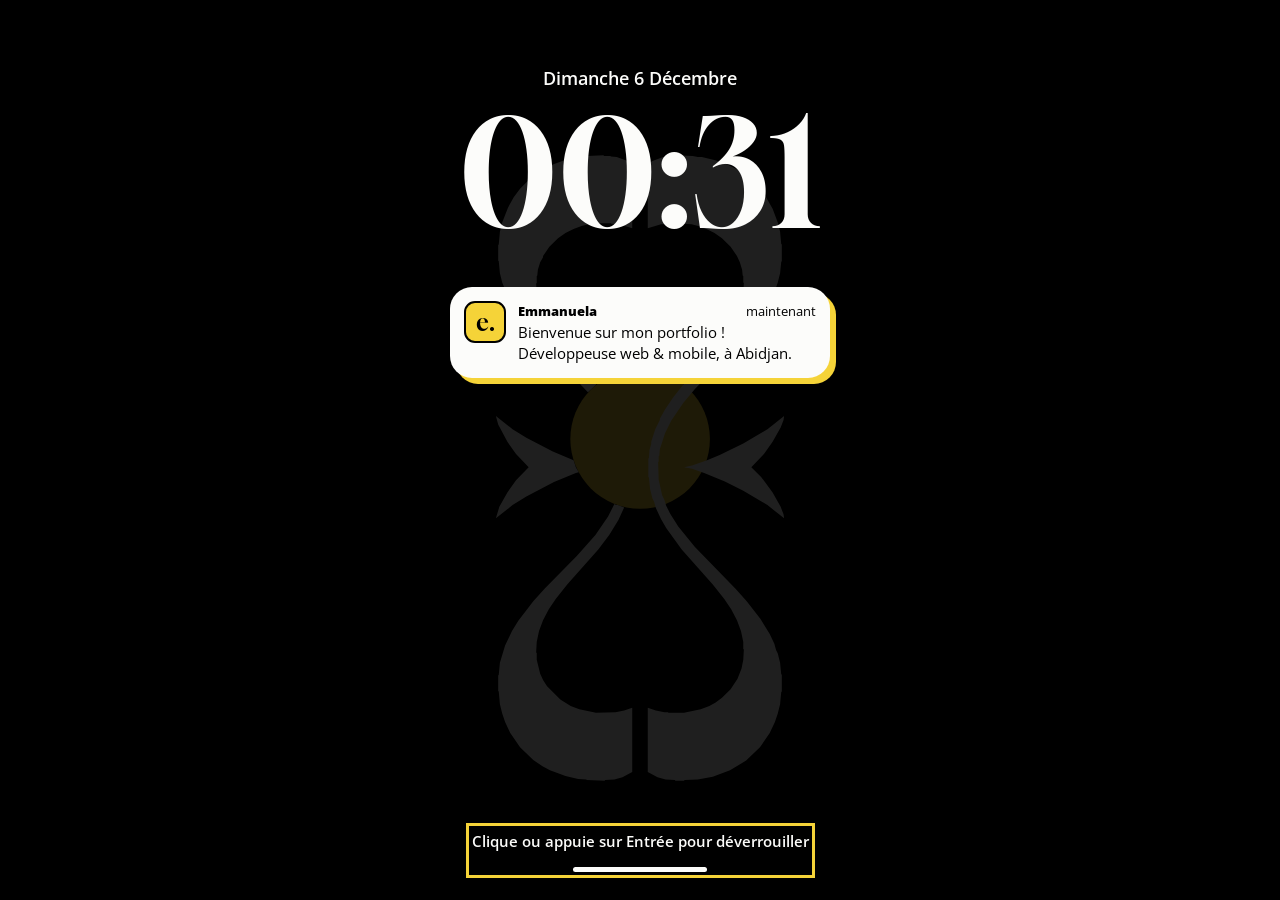
==== commit 46c67bcc: "Refactor code structure for improved readability and maintainability" ====
--- a/index.html
+++ b/index.html
@@ -156,7 +156,7 @@
               <figure class="polaroid" style="margin-top: 4px">
                 <span class="tape" aria-hidden="true"></span>
                 <div class="polaroid__photo">
-                  <img src="images/lock.jpg" alt="">
+                  <img src="images/emma.jpg" alt="">
                 </div>
                 <figcaption class="polaroid__name">Emmanuela</figcaption>
               </figure>
